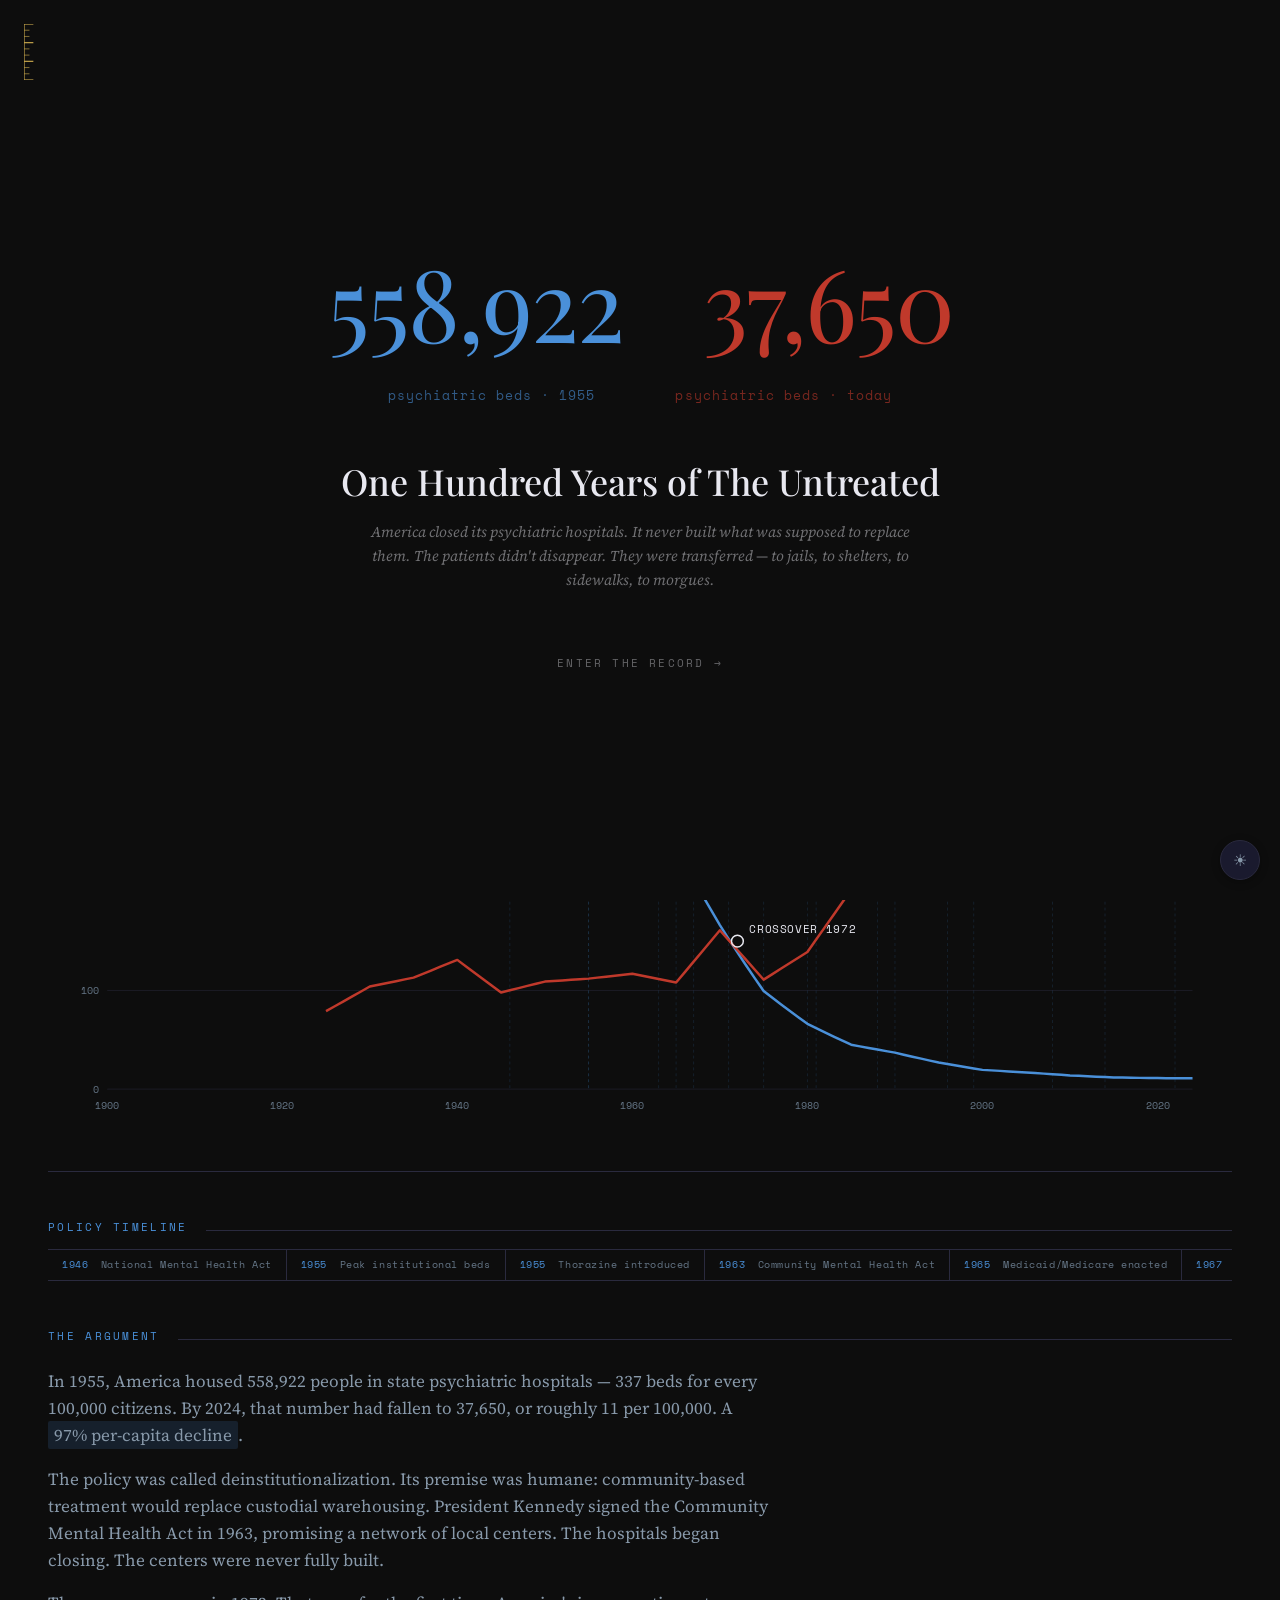
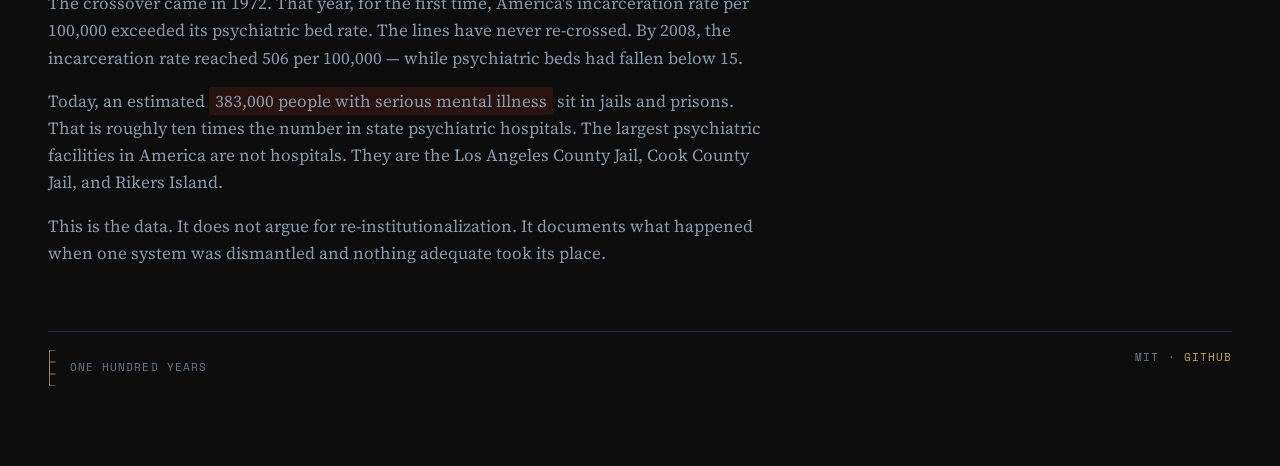
==== site/index.html @ 38b5ed7c "The Untreated: complete build — 5 pipeline scripts, 7 tabs, paper, splash Co-Authored-By: Claude Opu" ====
<!doctype html>
<html lang="en" data-theme="dark">
<head>
<meta charset="utf-8" />
<meta name="viewport" content="width=device-width, initial-scale=1" />
<title>One Hundred Years · The Untreated</title>
<meta name="description" content="558,922 psychiatric beds in 1955. 37,650 today. A 93% decline that created the largest mental health crisis in American history.">
<meta property="og:title" content="One Hundred Years — The Untreated">
<meta property="og:description" content="America closed its psychiatric hospitals. It never built what was supposed to replace them.">
<meta property="og:url" content="https://hundred-years-untreated.pages.dev">
<link rel="stylesheet" href="styles.css" />
</head>
<body>

<!-- ====================== SPLASH ====================== -->
<div class="splash" id="splash" onclick="if(window._splashReady)dismissSplash()">
  <a href="https://onehundredyears.report" style="position:absolute;top:24px;left:24px;text-decoration:none;border:none;" onclick="event.stopPropagation()">
    <svg width="14" height="56" viewBox="0 0 18 72">
      <line x1="0" y1="0" x2="0" y2="72" stroke="#C9A84C" stroke-width="1.5"/>
      <line x1="0" y1="0"  x2="12" y2="0"  stroke="#C9A84C" stroke-width="1.5"/>
      <line x1="0" y1="8"  x2="7"  y2="8"  stroke="#C9A84C" stroke-width="0.8"/>
      <line x1="0" y1="16" x2="7"  y2="16" stroke="#C9A84C" stroke-width="0.8"/>
      <line x1="0" y1="24" x2="12" y2="24" stroke="#C9A84C" stroke-width="1.5"/>
      <line x1="0" y1="32" x2="7"  y2="32" stroke="#C9A84C" stroke-width="0.8"/>
      <line x1="0" y1="40" x2="7"  y2="40" stroke="#C9A84C" stroke-width="0.8"/>
      <line x1="0" y1="48" x2="12" y2="48" stroke="#C9A84C" stroke-width="1.5"/>
      <line x1="0" y1="56" x2="7"  y2="56" stroke="#C9A84C" stroke-width="0.8"/>
      <line x1="0" y1="64" x2="7"  y2="64" stroke="#C9A84C" stroke-width="0.8"/>
      <line x1="0" y1="72" x2="12" y2="72" stroke="#C9A84C" stroke-width="1.5"/>
    </svg>
  </a>

  <div class="splash-number" style="display:flex;gap:80px;align-items:baseline;">
    <span style="font-family:'Playfair Display',serif;font-size:min(100px,15vw);font-weight:300;color:#4A90D9;letter-spacing:-0.02em;">558,922</span>
    <span style="font-family:'Playfair Display',serif;font-size:min(100px,15vw);font-weight:300;color:#C0392B;letter-spacing:-0.02em;">37,650</span>
  </div>

  <div class="splash-label" style="display:flex;gap:80px;font-family:'Space Mono',monospace;font-size:13px;letter-spacing:0.08em;margin-top:12px;">
    <span style="color:rgba(74,144,217,0.6);">psychiatric beds &middot; 1955</span>
    <span style="color:rgba(192,57,43,0.6);">psychiatric beds &middot; today</span>
  </div>

  <div class="splash-title" style="font-family:'Playfair Display',serif;font-size:min(36px,5vw);font-weight:500;color:#E8E8F0;margin-top:56px;text-align:center;max-width:640px;line-height:1.2;">
    One Hundred Years of The Untreated
  </div>
  <div class="splash-thesis" style="font-family:'Source Serif 4',serif;font-size:15px;color:rgba(232,232,240,0.45);text-align:center;max-width:560px;line-height:1.6;margin-top:16px;font-style:italic;">
    America closed its psychiatric hospitals. It never built what was supposed to replace them. The patients didn't disappear. They were transferred &mdash; to jails, to shelters, to sidewalks, to morgues.
  </div>
  <div class="splash-enter" style="font-family:'Space Mono',monospace;font-size:11px;letter-spacing:0.2em;text-transform:uppercase;color:rgba(232,232,240,0.4);margin-top:64px;">
    ENTER THE RECORD &rarr;
  </div>
</div>

<script>
window._splashReady = false;
if (sessionStorage.getItem('corpus_the-untreated_seen')) {
  document.getElementById('splash').style.display = 'none';
} else {
  setTimeout(function() { window._splashReady = true; }, 3500);
  document.addEventListener('keydown', dismissSplash);
}
function dismissSplash() {
  sessionStorage.setItem('corpus_the-untreated_seen', '1');
  var s = document.getElementById('splash');
  s.classList.add('out');
  setTimeout(function() { s.style.display = 'none'; }, 500);
}
</script>

<main class="shell">

<!-- ====================== MASTHEAD ====================== -->
<header class="masthead">
  <div style="display:flex;align-items:flex-start;gap:16px;">
    <a href="https://onehundredyears.report" style="text-decoration:none;flex-shrink:0;margin-top:4px;border:none;">
      <svg width="14" height="56" viewBox="0 0 18 72">
        <line x1="0" y1="0" x2="0" y2="72" stroke="#C9A84C" stroke-width="1.5"/>
        <line x1="0" y1="0"  x2="12" y2="0"  stroke="#C9A84C" stroke-width="1.5"/>
        <line x1="0" y1="8"  x2="7"  y2="8"  stroke="#C9A84C" stroke-width="0.8"/>
        <line x1="0" y1="16" x2="7"  y2="16" stroke="#C9A84C" stroke-width="0.8"/>
        <line x1="0" y1="24" x2="12" y2="24" stroke="#C9A84C" stroke-width="1.5"/>
        <line x1="0" y1="32" x2="7"  y2="32" stroke="#C9A84C" stroke-width="0.8"/>
        <line x1="0" y1="40" x2="7"  y2="40" stroke="#C9A84C" stroke-width="0.8"/>
        <line x1="0" y1="48" x2="12" y2="48" stroke="#C9A84C" stroke-width="1.5"/>
        <line x1="0" y1="56" x2="7"  y2="56" stroke="#C9A84C" stroke-width="0.8"/>
        <line x1="0" y1="64" x2="7"  y2="64" stroke="#C9A84C" stroke-width="0.8"/>
        <line x1="0" y1="72" x2="12" y2="72" stroke="#C9A84C" stroke-width="1.5"/>
      </svg>
    </a>
    <div>
      <div class="series"><span>One Hundred Years of</span></div>
      <h1>The <em>Untreated</em></h1>
      <div class="sub">
        558,922 psychiatric beds in 1955. 37,650 today. A 97% decline measured in beds per capita.
        The patients didn't vanish. They were transferred to systems never designed to treat them.
      </div>
    </div>
  </div>
  <div class="meta">
    <div><span class="k">Report</span> &nbsp; <span class="v">06 / 10</span></div>
    <div><span class="k">Window</span> &nbsp; <span class="v">1900 &mdash; 2024</span></div>
    <div><span class="k">Beds tracked</span> &nbsp; <span class="v">125 years</span></div>
    <div><span class="k">Systems</span> &nbsp; <span class="v">7</span></div>
  </div>
</header>

<!-- ====================== TABS ====================== -->
<nav class="tabs">
  <a class="tab active" href="index.html">The Beds</a>
  <a class="tab" href="transfer.html">Transfer</a>
  <a class="tab" href="geography.html">Geography</a>
  <a class="tab" href="cost.html">The Cost</a>
  <a class="tab" href="encounter.html">Encounter</a>
  <a class="tab" href="pipeline.html">Pipeline</a>
  <a class="tab" href="method.html">Method</a>
</nav>

<!-- ====================== STAT ROW ====================== -->
<section class="statrow six">
  <div class="stat">
    <div class="label">Peak beds</div>
    <div class="value blue">558,922</div>
    <div class="foot">1955 &middot; all-time high</div>
  </div>
  <div class="stat">
    <div class="label">Current beds</div>
    <div class="value red">37,650</div>
    <div class="foot">2024 &middot; 97% per-capita decline</div>
  </div>
  <div class="stat">
    <div class="label">Per capita &middot; 1955</div>
    <div class="value blue">337<span class="unit">per 100k</span></div>
    <div class="foot">peak rate</div>
  </div>
  <div class="stat">
    <div class="label">Per capita &middot; 2024</div>
    <div class="value red">11<span class="unit">per 100k</span></div>
    <div class="foot">current rate</div>
  </div>
  <div class="stat">
    <div class="label">Crossover year</div>
    <div class="value">1972</div>
    <div class="foot">incarceration > beds rate</div>
  </div>
  <div class="stat">
    <div class="label">SMI incarcerated</div>
    <div class="value red">383,000</div>
    <div class="foot">10&times; more than in hospitals</div>
  </div>
</section>

<!-- ====================== SCISSORS CHART ====================== -->
<section class="section">
  <div class="section-head">
    <span class="label">Figure 01</span>
    <span class="rule"></span>
    <span class="aside">1900 &mdash; 2024</span>
  </div>
  <h2 class="section-title">The <em>Scissors</em> Chart</h2>
  <div class="section-lede">
    Psychiatric beds per 100,000 vs. incarceration rate per 100,000. The lines cross in 1972. What one system released, another absorbed.
  </div>

  <div class="chart-wrap" id="scissors-chart">
    <svg id="chart-svg" viewBox="0 0 1200 500" preserveAspectRatio="xMidYMid meet"></svg>
  </div>
</section>

<!-- ====================== POLICY STRIP ====================== -->
<section class="section">
  <div class="section-head">
    <span class="label">Policy timeline</span>
    <span class="rule"></span>
  </div>
  <div class="policy-strip" id="policy-strip"></div>
</section>

<!-- ====================== NARRATIVE ====================== -->
<section class="section">
  <div class="section-head">
    <span class="label">The argument</span>
    <span class="rule"></span>
  </div>
  <div class="prose">
    <p>In 1955, America housed 558,922 people in state psychiatric hospitals &mdash; 337 beds for every 100,000 citizens. By 2024, that number had fallen to 37,650, or roughly 11 per 100,000. A <span class="highlight">97% per-capita decline</span>.</p>
    <p>The policy was called deinstitutionalization. Its premise was humane: community-based treatment would replace custodial warehousing. President Kennedy signed the Community Mental Health Act in 1963, promising a network of local centers. The hospitals began closing. The centers were never fully built.</p>
    <p>The crossover came in 1972. That year, for the first time, America's incarceration rate per 100,000 exceeded its psychiatric bed rate. The lines have never re-crossed. By 2008, the incarceration rate reached 506 per 100,000 &mdash; while psychiatric beds had fallen below 15.</p>
    <p>Today, an estimated <span class="highlight red">383,000 people with serious mental illness</span> sit in jails and prisons. That is roughly ten times the number in state psychiatric hospitals. The largest psychiatric facilities in America are not hospitals. They are the Los Angeles County Jail, Cook County Jail, and Rikers Island.</p>
    <p>This is the data. It does not argue for re-institutionalization. It documents what happened when one system was dismantled and nothing adequate took its place.</p>
  </div>
</section>

<footer class="bb-foot">
  <div style="display:flex;align-items:center;gap:10px;">
    <a href="https://onehundredyears.report" style="display:flex;align-items:center;border:none;">
      <svg width="12" height="36" viewBox="0 0 18 72">
        <line x1="0" y1="0" x2="0" y2="72" stroke="#C9A84C" stroke-width="1.5"/>
        <line x1="0" y1="0"  x2="12" y2="0"  stroke="#C9A84C" stroke-width="1.5"/>
        <line x1="0" y1="24" x2="12" y2="24" stroke="#C9A84C" stroke-width="1.5"/>
        <line x1="0" y1="48" x2="12" y2="48" stroke="#C9A84C" stroke-width="1.5"/>
        <line x1="0" y1="72" x2="12" y2="72" stroke="#C9A84C" stroke-width="1.5"/>
      </svg>
    </a>
    <span>One Hundred Years</span>
  </div>
  <div>MIT &middot; <a href="https://github.com/doctorbrownphd/hundred-years-untreated" style="border:none;color:var(--gold);">GitHub</a></div>
</footer>

</main>

<button id="theme-toggle" onclick="toggleTheme()" style="position:fixed;bottom:20px;right:20px;z-index:9999;background:var(--ink-2);color:var(--vellum-dim);border:1px solid var(--rule);font-family:var(--mono);font-size:16px;width:40px;height:40px;border-radius:50%;cursor:pointer;display:flex;align-items:center;justify-content:center;box-shadow:0 2px 8px rgba(0,0,0,0.3);">&#9728;</button>
<script>
function toggleTheme(){var h=document.documentElement,c=h.getAttribute('data-theme')||'dark',n=c==='dark'?'light':'dark';h.setAttribute('data-theme',n);localStorage.setItem('untreated-theme',n);document.getElementById('theme-toggle').innerHTML=n==='dark'?'&#9728;':'&#9790;';}
(function(){var s=localStorage.getItem('untreated-theme')||'dark';document.documentElement.setAttribute('data-theme',s);if(s==='light')document.getElementById('theme-toggle').innerHTML='&#9790;';})();
</script>

<script>
// ─── Scissors Chart ────────────────────────────────────────────
fetch('meta.json').then(r=>r.json()).then(function(meta){
  var beds = meta.data.beds.series.beds_per_100k;
  var incar = meta.data.beds.series.incarceration_per_100k;
  var events = meta.data.beds.policy_events;

  var svg = document.getElementById('chart-svg');
  var W = 1200, H = 500, pad = {t:40,r:40,b:60,l:60};
  var cw = W - pad.l - pad.r, ch = H - pad.t - pad.b;

  // Scales
  var xMin = 1900, xMax = 2024;
  var yMax = 400;
  function sx(yr){ return pad.l + (yr - xMin)/(xMax - xMin) * cw; }
  function sy(v){ return pad.t + (1 - v/yMax) * ch; }

  // Grid lines
  var gridHTML = '';
  for(var y = 0; y <= yMax; y += 100){
    gridHTML += '<line x1="'+pad.l+'" y1="'+sy(y)+'" x2="'+(W-pad.r)+'" y2="'+sy(y)+'" stroke="#2A2A3E" stroke-width="0.5"/>';
    gridHTML += '<text x="'+(pad.l-8)+'" y="'+(sy(y)+4)+'" fill="#667788" font-family="Space Mono,monospace" font-size="10" text-anchor="end">'+y+'</text>';
  }
  for(var d = 1900; d <= 2024; d += 20){
    gridHTML += '<text x="'+sx(d)+'" y="'+(H-pad.b+20)+'" fill="#667788" font-family="Space Mono,monospace" font-size="10" text-anchor="middle">'+d+'</text>';
  }

  // Beds line (blue)
  var bedsPath = beds.map(function(p,i){ return (i===0?'M':'L')+sx(p.year)+','+sy(p.value); }).join(' ');
  // Incarceration line (red)
  var incarPath = incar.map(function(p,i){ return (i===0?'M':'L')+sx(p.year)+','+sy(p.value); }).join(' ');

  // Crossover marker
  var cx = sx(1972), cy = sy(150);

  // Policy event markers
  var eventHTML = '';
  events.forEach(function(e){
    if(e.year >= xMin && e.year <= xMax){
      eventHTML += '<line x1="'+sx(e.year)+'" y1="'+pad.t+'" x2="'+sx(e.year)+'" y2="'+(H-pad.b)+'" stroke="rgba(74,144,217,0.15)" stroke-width="1" stroke-dasharray="3,3"/>';
    }
  });

  svg.innerHTML = gridHTML + eventHTML +
    '<path d="'+bedsPath+'" fill="none" stroke="#4A90D9" stroke-width="2.5" stroke-linejoin="round"/>' +
    '<path d="'+incarPath+'" fill="none" stroke="#C0392B" stroke-width="2.5" stroke-linejoin="round"/>' +
    // Crossover dot
    '<circle cx="'+cx+'" cy="'+cy+'" r="6" fill="none" stroke="#E8E8F0" stroke-width="1.5"/>' +
    '<text x="'+(cx+12)+'" y="'+(cy-8)+'" fill="#E8E8F0" font-family="Space Mono,monospace" font-size="11" letter-spacing="0.06em">CROSSOVER 1972</text>' +
    // Peak beds annotation
    '<circle cx="'+sx(1955)+'" cy="'+sy(337)+'" r="4" fill="#4A90D9"/>' +
    '<text x="'+(sx(1955)+10)+'" y="'+(sy(337)-8)+'" fill="#4A90D9" font-family="Space Mono,monospace" font-size="10">558,922 beds (337/100k)</text>' +
    // Legend
    '<rect x="'+(W-pad.r-200)+'" y="'+(pad.t+10)+'" width="12" height="3" fill="#4A90D9"/>' +
    '<text x="'+(W-pad.r-182)+'" y="'+(pad.t+14)+'" fill="#8899AA" font-family="Space Mono,monospace" font-size="10">BEDS PER 100K</text>' +
    '<rect x="'+(W-pad.r-200)+'" y="'+(pad.t+28)+'" width="12" height="3" fill="#C0392B"/>' +
    '<text x="'+(W-pad.r-182)+'" y="'+(pad.t+32)+'" fill="#8899AA" font-family="Space Mono,monospace" font-size="10">INCARCERATION PER 100K</text>' +
    // Axis labels
    '<text x="'+pad.l+'" y="'+(pad.t-12)+'" fill="#667788" font-family="Space Mono,monospace" font-size="10" letter-spacing="0.1em">RATE PER 100,000</text>';

  // Policy strip
  var strip = document.getElementById('policy-strip');
  events.forEach(function(e){
    var chip = document.createElement('div');
    chip.className = 'policy-chip';
    chip.innerHTML = '<span class="yr">'+e.year+'</span> '+e.event;
    chip.title = e.description;
    strip.appendChild(chip);
  });
});
</script>

</body>
</html>
---- site/styles.css ----
/* === The Untreated · One Hundred Years === */
/* Clinical record + institutional ledger aesthetic */

@import url("https://fonts.googleapis.com/css2?family=Playfair+Display:ital,wght@0,400;0,700;0,900;1,400&family=Space+Mono:wght@400;700&family=Source+Serif+4:ital,wght@0,300;0,400;0,500;0,600;0,700;1,400&display=swap");

:root {
  --ink:        #0D0D0D;
  --ink-2:      #1A1A2E;
  --ink-3:      #1F1F33;
  --rule:       #2A2A3E;
  --vellum:     #E8E8F0;
  --vellum-dim: #8899AA;
  --muted:      #667788;
  --muted-2:    #445566;

  /* The two data colors — the visual argument */
  --blue:       #4A90D9;    /* treatment blue — psychiatric beds */
  --blue-soft:  rgba(74,144,217,0.15);
  --red:        #C0392B;    /* consequence red — incarceration / crisis */
  --red-soft:   rgba(192,57,43,0.15);
  --amber:      #E8A838;    /* homelessness / warning */
  --amber-soft: rgba(232,168,56,0.12);
  --gold:       #C9A84C;    /* series mark only */
  --purple:     #8E44AD;    /* nursing home / warehousing */
  --green:      #5A9A6A;    /* validation / pass */
  --teal:       #5DADE2;    /* supported housing */

  --serif:  "Source Serif 4", "Iowan Old Style", Georgia, serif;
  --display: "Playfair Display", Georgia, serif;
  --mono:   "Space Mono", ui-monospace, "SF Mono", Menlo, monospace;
}

/* Light theme */
[data-theme="light"] {
  --ink:        #F5F5F8;
  --ink-2:      #EEEEF4;
  --ink-3:      #E4E4EC;
  --rule:       #D0D0DC;
  --vellum:     #1A1A2E;
  --vellum-dim: #445566;
  --muted:      #667788;
  --muted-2:    #99AABB;
  --red:        #B03020;
  --blue:       #3A78B8;
  --amber:      #D09030;
  --purple:     #7A38A0;
}

* { box-sizing: border-box; }
html, body {
  margin: 0; padding: 0;
  background: var(--ink);
  color: var(--vellum);
  font-family: var(--serif);
  font-size: 17px;
  line-height: 1.45;
  -webkit-font-smoothing: antialiased;
}
body { min-height: 100vh; }

/* Subtle grain */
body::before {
  content: "";
  position: fixed; inset: 0;
  background-image:
    radial-gradient(rgba(136,153,170,0.02) 1px, transparent 1px);
  background-size: 3px 3px;
  pointer-events: none;
  z-index: 100;
}

a { color: var(--blue); text-decoration: none; border-bottom: 1px solid rgba(74,144,217,0.3); }
a:hover { color: var(--vellum); border-bottom-color: var(--vellum); }

/* === Shell === */
.shell {
  max-width: 1400px;
  margin: 0 auto;
  padding: 0 48px 80px;
}

/* === Masthead === */
.masthead {
  display: grid;
  grid-template-columns: 1fr auto;
  gap: 40px;
  padding: 40px 0 28px;
  border-bottom: 1px solid var(--rule);
  align-items: end;
}
.masthead .series {
  font-family: var(--mono);
  font-size: 10.5px;
  letter-spacing: 0.26em;
  text-transform: uppercase;
  color: var(--gold);
  margin-bottom: 8px;
}
.masthead h1 {
  font-family: var(--display);
  font-size: 64px;
  font-weight: 900;
  line-height: 0.92;
  margin: 0;
  letter-spacing: -0.015em;
}
.masthead h1 em {
  font-style: italic;
  color: var(--blue);
}
.masthead .sub {
  font-family: var(--serif);
  font-style: italic;
  font-size: 20px;
  color: var(--vellum-dim);
  max-width: 680px;
  margin-top: 14px;
  line-height: 1.4;
}
.masthead .meta {
  font-family: var(--mono);
  font-size: 11px;
  letter-spacing: 0.06em;
  color: var(--muted);
  text-align: right;
  line-height: 1.8;
}
.masthead .meta .k { color: var(--muted-2); }
.masthead .meta .v { color: var(--vellum-dim); }

/* === Tabs === */
.tabs {
  display: flex;
  border-bottom: 1px solid var(--rule);
  padding: 0;
  overflow-x: auto;
  scrollbar-width: none;
}
.tabs::-webkit-scrollbar { display: none; }
.tab {
  font-family: var(--mono);
  font-size: 11px;
  letter-spacing: 0.14em;
  text-transform: uppercase;
  color: var(--muted);
  padding: 16px 18px 14px;
  border-bottom: 2px solid transparent;
  white-space: nowrap;
  cursor: default;
  text-decoration: none;
  border-right: none;
  border-left: none;
  border-top: none;
}
a.tab { border-bottom-color: transparent; }
a.tab:hover { color: var(--vellum); border-bottom-color: transparent; }
.tab.active {
  color: var(--vellum);
  border-bottom-color: var(--blue);
}

/* === Stat row === */
.statrow {
  display: grid;
  gap: 1px;
  background: var(--rule);
  border-bottom: 1px solid var(--rule);
}
.statrow.four { grid-template-columns: repeat(4, 1fr); }
.statrow.five { grid-template-columns: repeat(5, 1fr); }
.statrow.six { grid-template-columns: repeat(6, 1fr); }
.stat {
  background: var(--ink);
  padding: 18px 22px;
  display: flex; flex-direction: column; gap: 6px;
}
.stat .label {
  font-family: var(--mono); font-size: 10px;
  letter-spacing: 0.14em; text-transform: uppercase;
  color: var(--muted);
}
.stat .value {
  font-family: var(--display); font-size: 32px; font-weight: 500;
  line-height: 1.05; letter-spacing: -0.01em;
  font-variant-numeric: tabular-nums;
}
.stat .value .unit {
  font-family: var(--mono); font-size: 12px;
  color: var(--muted); margin-left: 4px;
  vertical-align: 4px; letter-spacing: 0.08em;
}
.stat .foot {
  font-family: var(--mono); font-size: 10px; color: var(--muted-2);
}
.stat .value.red { color: var(--red); }
.stat .value.blue { color: var(--blue); }
.stat .value.amber { color: var(--amber); }
.stat .value.purple { color: var(--purple); }

/* === Section === */
.section {
  margin-top: 48px;
}
.section-head {
  display: flex; align-items: baseline; gap: 18px;
  margin-bottom: 14px;
}
.section-head .label {
  font-family: var(--mono); font-size: 10.5px;
  letter-spacing: 0.22em; text-transform: uppercase;
  color: var(--blue); white-space: nowrap;
}
.section-head .rule {
  flex: 1; height: 1px; background: var(--rule);
}
.section-head .aside {
  font-family: var(--mono); font-size: 10.5px;
  letter-spacing: 0.14em; text-transform: uppercase;
  color: var(--muted); white-space: nowrap;
}
.section-title {
  font-family: var(--display);
  font-size: 40px; font-weight: 500;
  line-height: 1.05; margin: 0;
  letter-spacing: -0.01em;
  max-width: 880px;
}
.section-title em { color: var(--blue); font-style: italic; }
.section-title em.red { color: var(--red); }
.section-lede {
  font-family: var(--serif);
  font-style: italic;
  font-size: 18px;
  color: var(--vellum-dim);
  max-width: 720px;
  margin: 14px 0 0;
  line-height: 1.42;
}

/* === Chart containers === */
.chart-wrap {
  border-top: 1px solid var(--rule);
  border-bottom: 1px solid var(--rule);
  padding: 22px 0;
  margin-top: 24px;
}
.chart-wrap svg { display: block; width: 100%; height: auto; }

/* === Two-column layout === */
.twocol {
  display: grid;
  grid-template-columns: 1fr 340px;
  gap: 48px;
  align-items: start;
}

/* === Card grid === */
.card-grid {
  display: grid;
  grid-template-columns: repeat(auto-fit, minmax(300px, 1fr));
  gap: 1px;
  background: var(--rule);
  margin-top: 24px;
}
.card {
  background: var(--ink);
  padding: 28px 24px;
}
.card-label {
  font-family: var(--mono); font-size: 10px;
  letter-spacing: 0.14em; text-transform: uppercase;
  color: var(--muted); margin-bottom: 8px;
}
.card-title {
  font-family: var(--display); font-size: 22px;
  font-weight: 500; margin: 0 0 8px;
}
.card-stat {
  font-family: var(--display); font-size: 36px;
  font-weight: 300; margin: 12px 0;
}
.card-body {
  font-size: 15px; line-height: 1.5;
  color: var(--vellum-dim);
}
.card-source {
  font-family: var(--mono); font-size: 10px;
  color: var(--muted-2); margin-top: 12px;
}

/* === Bar chart === */
.bar-chart { margin-top: 24px; }
.bar-row {
  display: grid;
  grid-template-columns: 200px 1fr 100px;
  align-items: center;
  gap: 16px;
  padding: 8px 0;
  border-bottom: 1px solid rgba(42,42,62,0.5);
}
.bar-label {
  font-family: var(--mono); font-size: 11px;
  color: var(--vellum-dim);
}
.bar-track {
  height: 28px;
  background: var(--ink-2);
  border-radius: 2px;
  overflow: hidden;
}
.bar-fill {
  height: 100%;
  border-radius: 2px;
  transition: width 800ms ease;
}
.bar-value {
  font-family: var(--mono); font-size: 13px;
  color: var(--vellum); text-align: right;
}

/* === Tile map === */
.tile-map {
  display: grid;
  grid-template-columns: repeat(11, 1fr);
  gap: 2px;
  margin-top: 24px;
}
.tile {
  aspect-ratio: 1;
  display: flex; flex-direction: column;
  align-items: center; justify-content: center;
  font-family: var(--mono); font-size: 9px;
  letter-spacing: 0.06em;
  border-radius: 2px;
  cursor: default;
  position: relative;
}
.tile .abbr { font-weight: 700; }
.tile .val { font-size: 8px; opacity: 0.7; margin-top: 2px; }
.tile:hover { outline: 1px solid var(--vellum); z-index: 2; }

/* === Timeline === */
.timeline {
  position: relative;
  padding-left: 32px;
  margin-top: 24px;
}
.timeline::before {
  content: "";
  position: absolute;
  left: 8px; top: 0; bottom: 0;
  width: 1px;
  background: var(--rule);
}
.tl-event {
  position: relative;
  padding: 12px 0 24px;
}
.tl-event::before {
  content: "";
  position: absolute;
  left: -28px; top: 18px;
  width: 9px; height: 9px;
  border-radius: 50%;
  background: var(--blue);
  border: 2px solid var(--ink);
}
.tl-event.red::before { background: var(--red); }
.tl-event.court::before { background: var(--amber); }
.tl-year {
  font-family: var(--mono); font-size: 11px;
  color: var(--muted); letter-spacing: 0.08em;
}
.tl-title {
  font-family: var(--display); font-size: 18px;
  font-weight: 500; margin: 4px 0;
}
.tl-desc {
  font-size: 14px; color: var(--vellum-dim);
  line-height: 1.45; max-width: 600px;
}

/* === Policy strip === */
.policy-strip {
  display: flex;
  overflow-x: auto;
  gap: 0;
  margin-top: 12px;
  border-top: 1px solid var(--rule);
  border-bottom: 1px solid var(--rule);
  scrollbar-width: none;
}
.policy-strip::-webkit-scrollbar { display: none; }
.policy-chip {
  flex-shrink: 0;
  padding: 8px 14px;
  border-right: 1px solid var(--rule);
  font-family: var(--mono); font-size: 9.5px;
  letter-spacing: 0.06em; color: var(--muted);
  cursor: default;
}
.policy-chip .yr { color: var(--blue); margin-right: 6px; }
.policy-chip:hover { background: var(--ink-2); color: var(--vellum-dim); }

/* === Prose === */
.prose {
  max-width: 720px;
  margin-top: 24px;
}
.prose p {
  margin: 0 0 16px;
  line-height: 1.6;
  color: var(--vellum-dim);
}
.prose h3 {
  font-family: var(--display);
  font-size: 24px; font-weight: 500;
  margin: 32px 0 12px;
  color: var(--vellum);
}
.prose .highlight {
  background: var(--blue-soft);
  padding: 2px 6px;
  border-radius: 2px;
}
.prose .highlight.red {
  background: var(--red-soft);
}

/* === Confidence badges === */
.conf-high { color: var(--green); }
.conf-cand { color: var(--amber); }
.conf-spec { color: var(--red); }

/* === Footer === */
.bb-foot {
  margin-top: 64px;
  padding-top: 18px;
  border-top: 1px solid var(--rule);
  display: grid;
  grid-template-columns: 1fr auto;
  gap: 20px;
  font-family: var(--mono);
  font-size: 10.5px;
  letter-spacing: 0.1em;
  color: var(--muted);
  text-transform: uppercase;
}

/* === Splash === */
.splash {
  position: fixed; inset: 0; z-index: 9999;
  display: flex; flex-direction: column;
  align-items: center; justify-content: center;
  background: #0D0D0D;
  transition: opacity 500ms;
}
.splash.out { opacity: 0; pointer-events: none; }
.splash-number {
  font-variant-numeric: tabular-nums;
  animation: fadeSlideIn 800ms ease both;
}
.splash-label { animation: fadeSlideIn 600ms ease 2s both; }
.splash-title { animation: fadeSlideIn 600ms ease 3.5s both; }
.splash-thesis { animation: fadeSlideIn 600ms ease 4s both; }
.splash-enter { animation: fadeSlideIn 600ms ease 5.5s both; cursor: pointer; }
@keyframes fadeSlideIn {
  from { opacity: 0; transform: translateY(8px); }
  to { opacity: 1; transform: translateY(0); }
}

/* === Responsive === */
@media (max-width: 1100px) {
  .twocol { grid-template-columns: 1fr; }
  .shell { padding: 0 24px 60px; }
  .masthead h1 { font-size: 44px; }
  .masthead { grid-template-columns: 1fr; }
  .statrow.five { grid-template-columns: repeat(3, 1fr); }
  .statrow.six { grid-template-columns: repeat(3, 1fr); }
  .card-grid { grid-template-columns: 1fr; }
  .bar-row { grid-template-columns: 140px 1fr 80px; }
  .tile-map { grid-template-columns: repeat(8, 1fr); }
}
@media (max-width: 600px) {
  .masthead h1 { font-size: 36px; }
  .statrow.four, .statrow.five, .statrow.six { grid-template-columns: repeat(2, 1fr); }
  .tile-map { grid-template-columns: repeat(6, 1fr); }
}
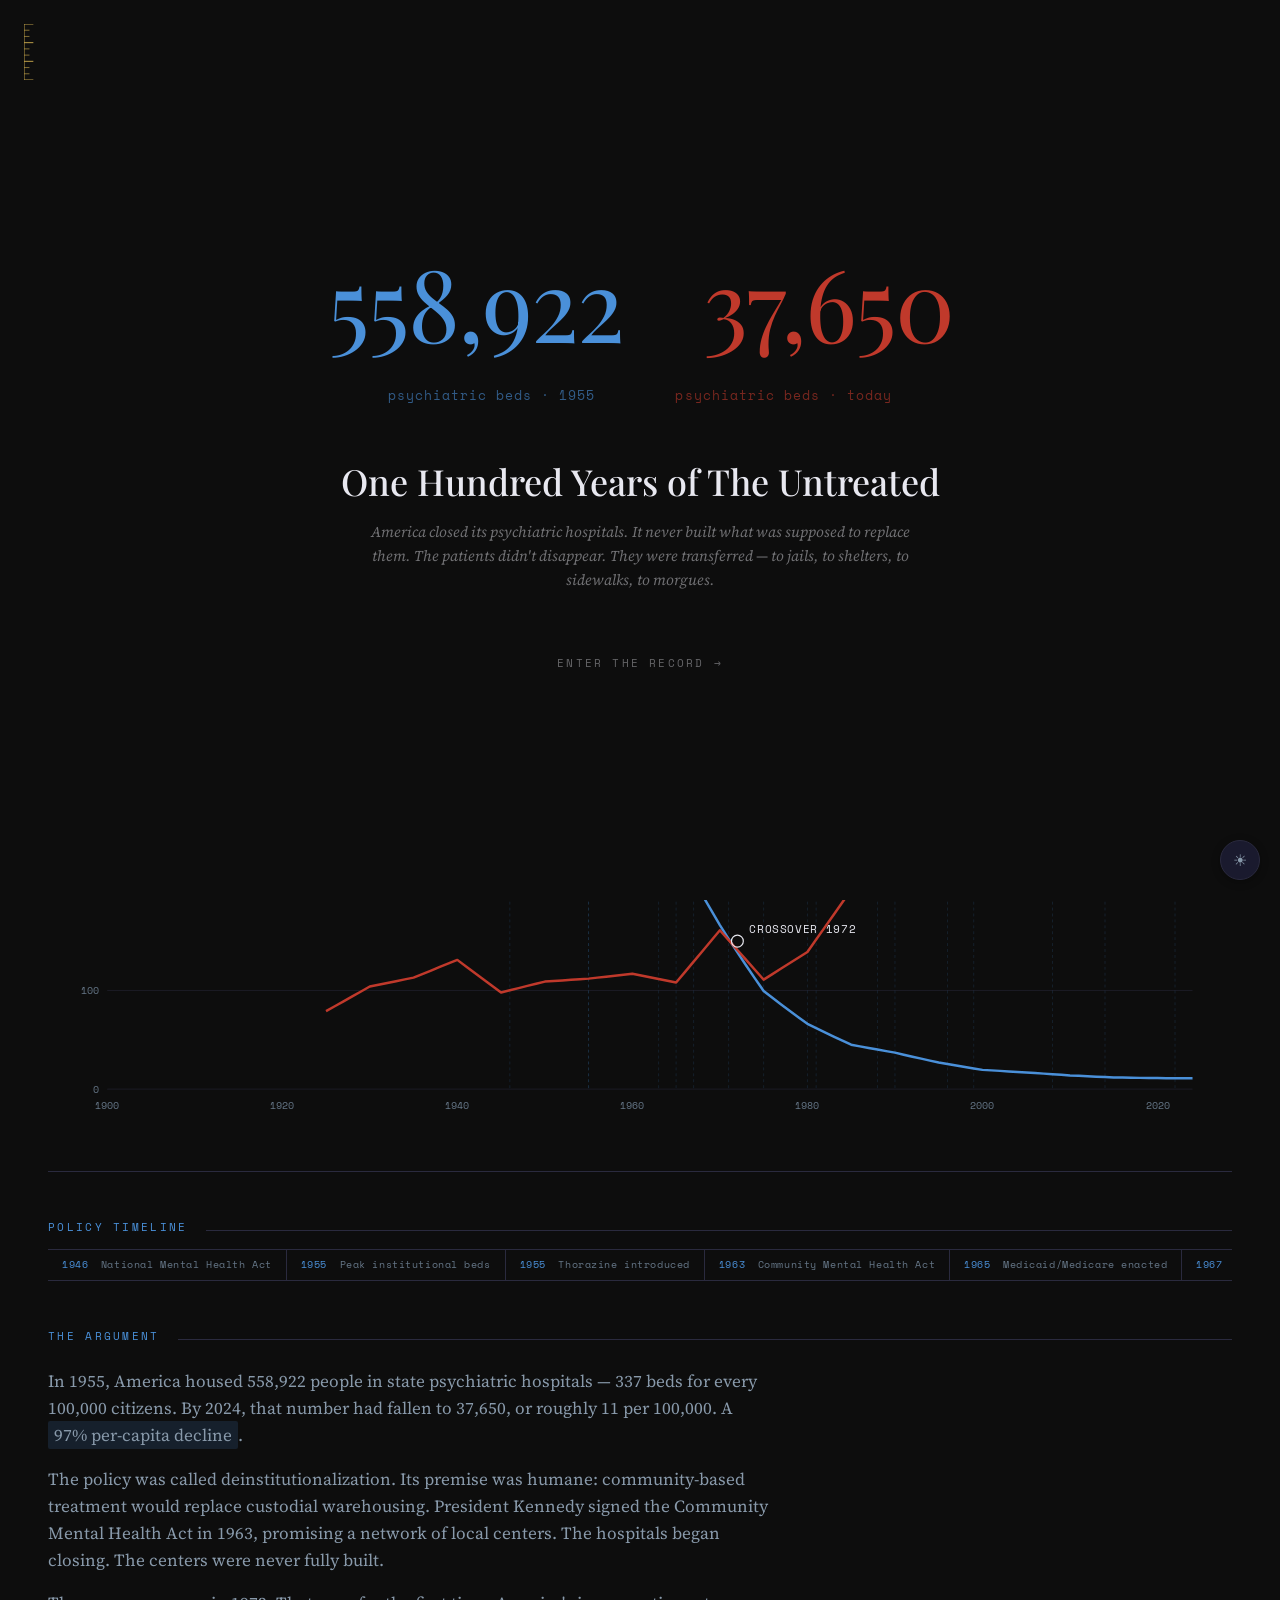
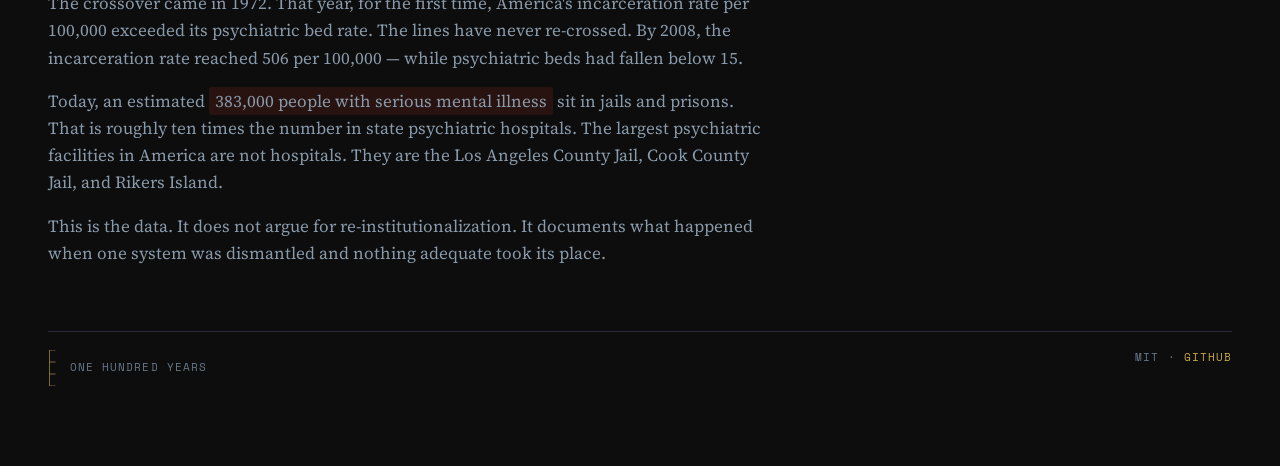
==== commit 1d16d863: "Bump identity icon: 32px, 35% opacity for visibility Co-Authored-By: Claude Opus 4.6 (1M context) <n" ====
--- a/site/index.html
+++ b/site/index.html
@@ -16,17 +16,17 @@
 <div class="splash" id="splash" onclick="if(window._splashReady)dismissSplash()">
   <a href="https://onehundredyears.report" style="position:absolute;top:24px;left:24px;text-decoration:none;border:none;" onclick="event.stopPropagation()">
     <svg width="14" height="56" viewBox="0 0 18 72">
-      <line x1="0" y1="0" x2="0" y2="72" stroke="#C9A84C" stroke-width="1.5"/>
-      <line x1="0" y1="0"  x2="12" y2="0"  stroke="#C9A84C" stroke-width="1.5"/>
+      <line x1="0" y1="0" x2="0" y2="72" stroke="#C9A84C" stroke-width="1.2"/>
+      <line x1="0" y1="0"  x2="12" y2="0"  stroke="#C9A84C" stroke-width="1.2"/>
       <line x1="0" y1="8"  x2="7"  y2="8"  stroke="#C9A84C" stroke-width="0.8"/>
       <line x1="0" y1="16" x2="7"  y2="16" stroke="#C9A84C" stroke-width="0.8"/>
-      <line x1="0" y1="24" x2="12" y2="24" stroke="#C9A84C" stroke-width="1.5"/>
+      <line x1="0" y1="24" x2="12" y2="24" stroke="#C9A84C" stroke-width="1.2"/>
       <line x1="0" y1="32" x2="7"  y2="32" stroke="#C9A84C" stroke-width="0.8"/>
       <line x1="0" y1="40" x2="7"  y2="40" stroke="#C9A84C" stroke-width="0.8"/>
-      <line x1="0" y1="48" x2="12" y2="48" stroke="#C9A84C" stroke-width="1.5"/>
+      <line x1="0" y1="48" x2="12" y2="48" stroke="#C9A84C" stroke-width="1.2"/>
       <line x1="0" y1="56" x2="7"  y2="56" stroke="#C9A84C" stroke-width="0.8"/>
       <line x1="0" y1="64" x2="7"  y2="64" stroke="#C9A84C" stroke-width="0.8"/>
-      <line x1="0" y1="72" x2="12" y2="72" stroke="#C9A84C" stroke-width="1.5"/>
+      <line x1="0" y1="72" x2="12" y2="72" stroke="#C9A84C" stroke-width="1.2"/>
     </svg>
   </a>
 
@@ -74,19 +74,22 @@
   <div style="display:flex;align-items:flex-start;gap:16px;">
     <a href="https://onehundredyears.report" style="text-decoration:none;flex-shrink:0;margin-top:4px;border:none;">
       <svg width="14" height="56" viewBox="0 0 18 72">
-        <line x1="0" y1="0" x2="0" y2="72" stroke="#C9A84C" stroke-width="1.5"/>
-        <line x1="0" y1="0"  x2="12" y2="0"  stroke="#C9A84C" stroke-width="1.5"/>
+        <line x1="0" y1="0" x2="0" y2="72" stroke="#C9A84C" stroke-width="1.2"/>
+        <line x1="0" y1="0"  x2="12" y2="0"  stroke="#C9A84C" stroke-width="1.2"/>
         <line x1="0" y1="8"  x2="7"  y2="8"  stroke="#C9A84C" stroke-width="0.8"/>
         <line x1="0" y1="16" x2="7"  y2="16" stroke="#C9A84C" stroke-width="0.8"/>
-        <line x1="0" y1="24" x2="12" y2="24" stroke="#C9A84C" stroke-width="1.5"/>
+        <line x1="0" y1="24" x2="12" y2="24" stroke="#C9A84C" stroke-width="1.2"/>
         <line x1="0" y1="32" x2="7"  y2="32" stroke="#C9A84C" stroke-width="0.8"/>
         <line x1="0" y1="40" x2="7"  y2="40" stroke="#C9A84C" stroke-width="0.8"/>
-        <line x1="0" y1="48" x2="12" y2="48" stroke="#C9A84C" stroke-width="1.5"/>
+        <line x1="0" y1="48" x2="12" y2="48" stroke="#C9A84C" stroke-width="1.2"/>
         <line x1="0" y1="56" x2="7"  y2="56" stroke="#C9A84C" stroke-width="0.8"/>
         <line x1="0" y1="64" x2="7"  y2="64" stroke="#C9A84C" stroke-width="0.8"/>
-        <line x1="0" y1="72" x2="12" y2="72" stroke="#C9A84C" stroke-width="1.5"/>
+        <line x1="0" y1="72" x2="12" y2="72" stroke="#C9A84C" stroke-width="1.2"/>
       </svg>
     </a>
+    <svg width="32" height="32" viewBox="0 0 24 24" fill="none" stroke="#C9A84C" stroke-width="1.2" stroke-linecap="round" stroke-linejoin="round" style="opacity:0.35;flex-shrink:0;margin-top:14px;">
+      <path d="M19 14c1.49-1.46 3-3.21 3-5.5A5.5 5.5 0 0 0 16.5 3c-1.76 0-3 .5-4.5 2-1.5-1.5-2.74-2-4.5-2A5.5 5.5 0 0 0 2 8.5c0 2.3 1.5 4.05 3 5.5l7 7Z"/><path d="m12 13-1-1 2-2-3-3 2-2"/>
+    </svg>
     <div>
       <div class="series"><span>One Hundred Years of</span></div>
       <h1>The <em>Untreated</em></h1>
@@ -111,6 +114,7 @@
   <a class="tab" href="geography.html">Geography</a>
   <a class="tab" href="cost.html">The Cost</a>
   <a class="tab" href="encounter.html">Encounter</a>
+  <a class="tab" href="counterfactual.html">Counterfactual</a>
   <a class="tab" href="pipeline.html">Pipeline</a>
   <a class="tab" href="method.html">Method</a>
 </nav>
@@ -194,11 +198,11 @@
   <div style="display:flex;align-items:center;gap:10px;">
     <a href="https://onehundredyears.report" style="display:flex;align-items:center;border:none;">
       <svg width="12" height="36" viewBox="0 0 18 72">
-        <line x1="0" y1="0" x2="0" y2="72" stroke="#C9A84C" stroke-width="1.5"/>
-        <line x1="0" y1="0"  x2="12" y2="0"  stroke="#C9A84C" stroke-width="1.5"/>
-        <line x1="0" y1="24" x2="12" y2="24" stroke="#C9A84C" stroke-width="1.5"/>
-        <line x1="0" y1="48" x2="12" y2="48" stroke="#C9A84C" stroke-width="1.5"/>
-        <line x1="0" y1="72" x2="12" y2="72" stroke="#C9A84C" stroke-width="1.5"/>
+        <line x1="0" y1="0" x2="0" y2="72" stroke="#C9A84C" stroke-width="1.2"/>
+        <line x1="0" y1="0"  x2="12" y2="0"  stroke="#C9A84C" stroke-width="1.2"/>
+        <line x1="0" y1="24" x2="12" y2="24" stroke="#C9A84C" stroke-width="1.2"/>
+        <line x1="0" y1="48" x2="12" y2="48" stroke="#C9A84C" stroke-width="1.2"/>
+        <line x1="0" y1="72" x2="12" y2="72" stroke="#C9A84C" stroke-width="1.2"/>
       </svg>
     </a>
     <span>One Hundred Years</span>
@@ -261,7 +265,7 @@
     '<path d="'+bedsPath+'" fill="none" stroke="#4A90D9" stroke-width="2.5" stroke-linejoin="round"/>' +
     '<path d="'+incarPath+'" fill="none" stroke="#C0392B" stroke-width="2.5" stroke-linejoin="round"/>' +
     // Crossover dot
-    '<circle cx="'+cx+'" cy="'+cy+'" r="6" fill="none" stroke="#E8E8F0" stroke-width="1.5"/>' +
+    '<circle cx="'+cx+'" cy="'+cy+'" r="6" fill="none" stroke="#E8E8F0" stroke-width="1.2"/>' +
     '<text x="'+(cx+12)+'" y="'+(cy-8)+'" fill="#E8E8F0" font-family="Space Mono,monospace" font-size="11" letter-spacing="0.06em">CROSSOVER 1972</text>' +
     // Peak beds annotation
     '<circle cx="'+sx(1955)+'" cy="'+sy(337)+'" r="4" fill="#4A90D9"/>' +
